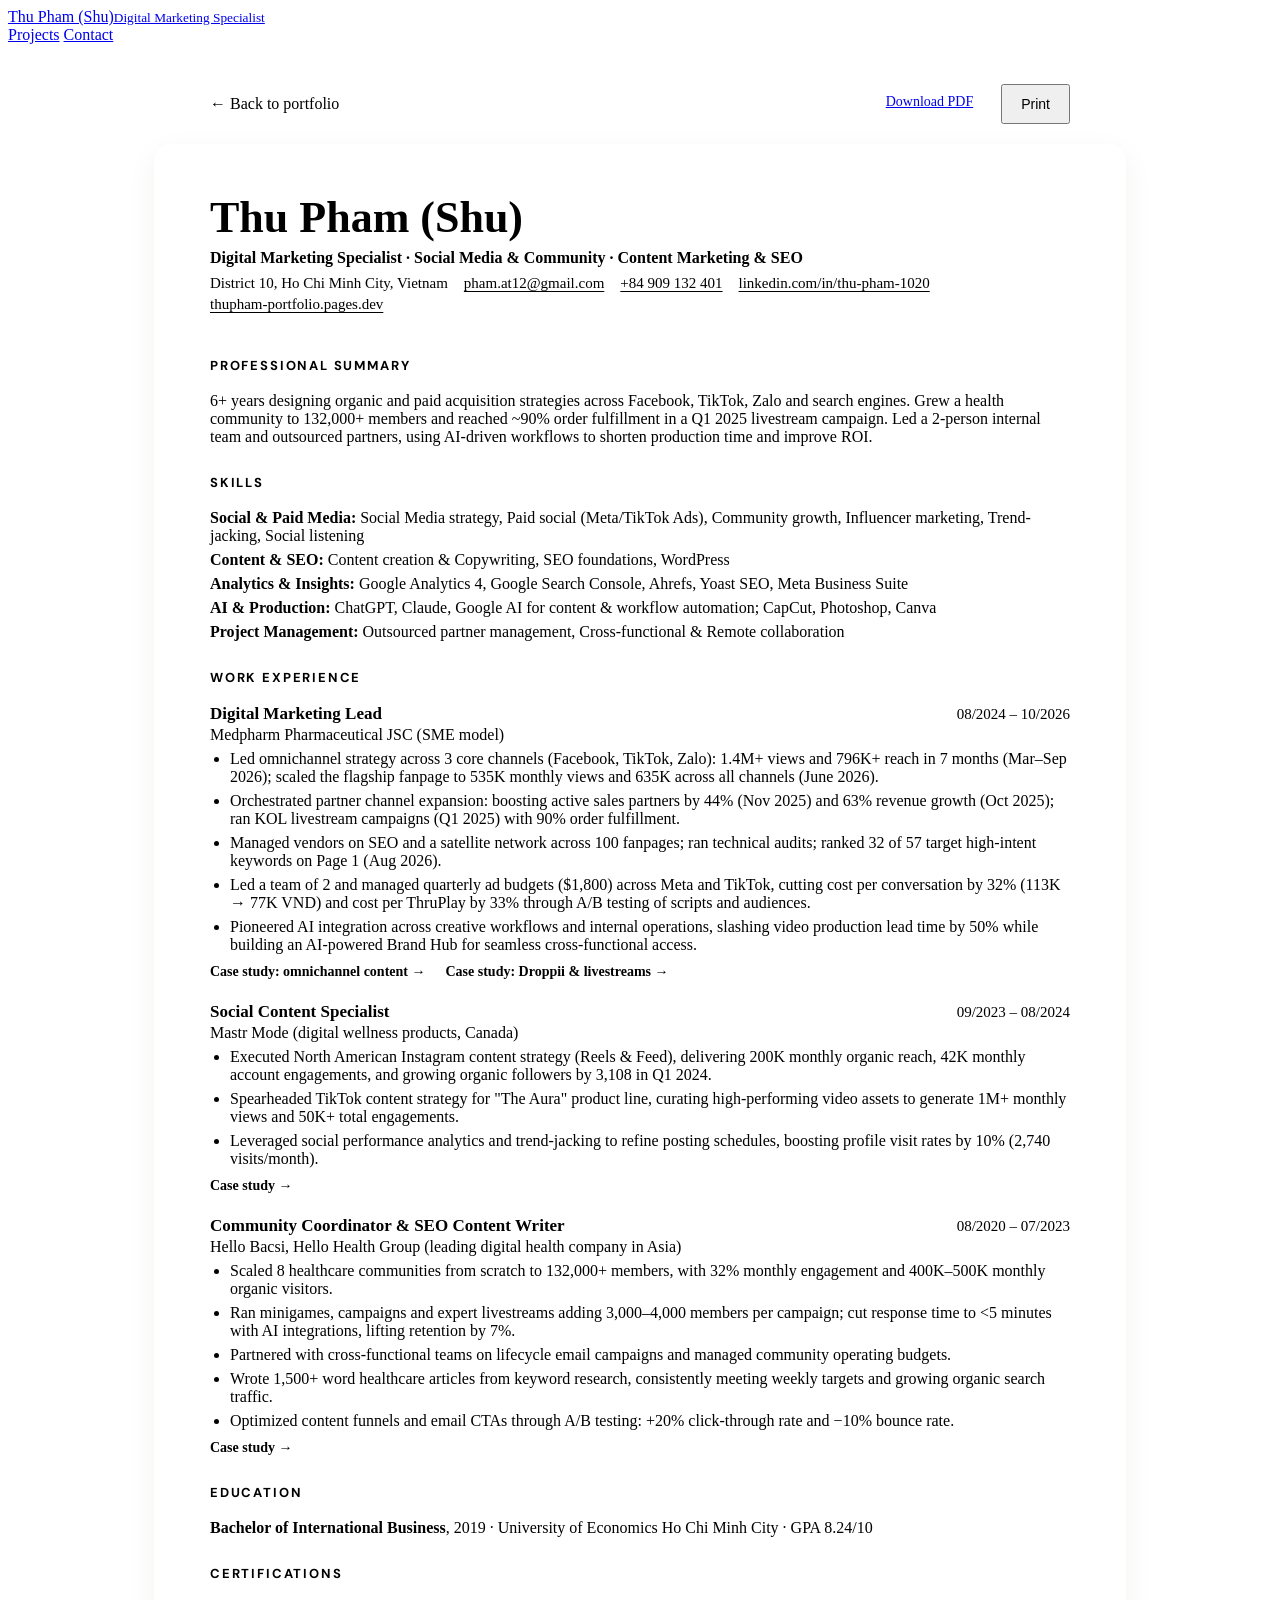
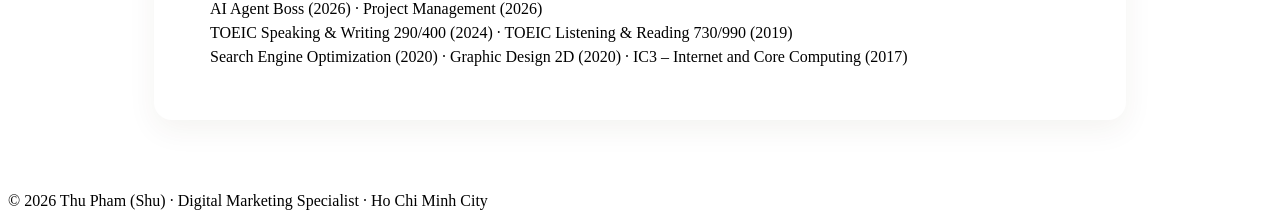
==== cv.html @ bb349aad "Add site pages: home, case study and CV" ====
<!doctype html>
<html lang="en">
<head>
  <meta charset="utf-8">
  <meta name="viewport" content="width=device-width, initial-scale=1">
  <title>CV · Thu Pham (Shu)</title>
  <meta name="description" content="CV of Thu Pham (Shu), Digital Marketing Specialist in Ho Chi Minh City: social media and community, paid social, content marketing and SEO.">
  <meta name="theme-color" content="#4a3418">
  <link rel="canonical" href="https://thupham-portfolio.pages.dev/cv.html">
  <link rel="preconnect" href="https://fonts.googleapis.com">
  <link rel="preconnect" href="https://fonts.gstatic.com" crossorigin>
  <link href="https://fonts.googleapis.com/css2?family=DM+Sans:wght@400;500;700&family=DM+Serif+Display&display=swap" rel="stylesheet">
  <link rel="stylesheet" href="assets/css/style.css?v=213">
  <style>
    .cv-page { padding-top: 40px; padding-bottom: 72px; }
    .cv-bar { display: flex; flex-wrap: wrap; align-items: center; justify-content: space-between; gap: 12px; max-width: 860px; margin: 0 auto 20px; }
    .cv-bar .back { color: var(--brown-soft); text-decoration: none; font-weight: 500; }
    .cv-bar .back:hover { color: var(--orange-deep); }
    .cv-bar .acts { display: flex; gap: 10px; flex-wrap: wrap; }
    .cv-bar .btn { padding: 10px 18px; font-size: 14px; }
    .cv-sheet { max-width: 860px; margin: 0 auto; background: var(--white); border: 1px solid var(--beige); border-radius: 18px; padding: 48px 56px; box-shadow: 0 10px 30px rgba(74, 52, 24, 0.06); }
    .cv-head { border-bottom: 2px solid var(--orange); padding-bottom: 16px; margin-bottom: 8px; }
    .cv-head h1 { font-size: clamp(32px, 5vw, 44px); margin: 0 0 6px; }
    .cv-role { font-weight: 700; margin: 0 0 8px; }
    .cv-contact { display: flex; flex-wrap: wrap; gap: 4px 16px; color: var(--brown-soft); font-size: 15px; margin: 0; padding: 0; list-style: none; }
    .cv-contact a { color: inherit; text-decoration: underline; text-decoration-color: var(--beige); text-underline-offset: 3px; }
    .cv-contact a:hover { color: var(--orange-deep); }
    .cv-sec { margin-top: 28px; padding: 0; }
    .cv-sec h2 { font-family: "DM Sans", sans-serif; font-size: 13px; font-weight: 700; letter-spacing: 0.14em; text-transform: uppercase; color: var(--orange-deep); border-bottom: 1px solid var(--beige); padding-bottom: 6px; margin: 0 0 12px; }
    .cv-sec p { margin: 0 0 6px; }
    .cv-skills p { margin: 0 0 6px; }
    .cv-skills b { color: var(--orange-deep); }
    .cv-job { margin-top: 22px; }
    .cv-job:first-of-type { margin-top: 4px; }
    .cv-job-top { display: flex; justify-content: space-between; align-items: baseline; gap: 6px 16px; flex-wrap: wrap; }
    .cv-job-title { font-weight: 700; font-size: 17px; }
    .cv-date { color: var(--brown-soft); white-space: nowrap; font-size: 15px; }
    .cv-org { color: var(--brown-soft); margin: 2px 0 6px; }
    .cv-job ul { margin: 6px 0 0; padding-left: 20px; }
    .cv-job li { margin-bottom: 6px; }
    .cv-job li::marker { color: var(--orange); }
    .cv-case { display: inline-block; margin-top: 4px; font-size: 14px; font-weight: 700; color: var(--orange-deep); text-decoration: none; }
    .cv-case:hover { text-decoration: underline; }
    .cv-case + .cv-case { margin-left: 16px; }
    @media (max-width: 640px) {
      .cv-page { padding-top: 24px; padding-bottom: 48px; }
      .cv-sheet { padding: 28px 20px; border-radius: 14px; }
      .cv-contact { font-size: 14px; }
    }
    @media print {
      @page { size: A4; margin: 12mm; }
      .nav, .cv-bar, footer, .cv-case { display: none !important; }
      body { background: #fff; color: #2b2116; font-size: 10.5pt; }
      .cv-page { padding: 0; }
      .cv-sheet { border: 0; box-shadow: none; padding: 0; max-width: none; background: #fff; }
      .cv-sec { margin-top: 14px; break-inside: avoid-page; }
      .cv-job { break-inside: avoid; }
    }
  </style>
</head>
<body>

<header class="nav">
  <div class="wrap nav-in">
    <a class="brand" href="index.html#top">Thu Pham (Shu)<small>Digital Marketing Specialist</small></a>
    <nav class="nav-links" aria-label="Main">
      <a href="index.html#work">Projects</a>
      <a class="btn" href="index.html#contact">Contact</a>
    </nav>
  </div>
</header>

<main class="wrap cv-page">
  <div class="cv-bar">
    <a class="back" href="index.html">← Back to portfolio</a>
    <div class="acts">
      <a class="btn ghost" href="assets/cv/CV_Thu_Pham_A4.pdf" download>Download PDF</a>
      <button class="btn" type="button" onclick="window.print()">Print</button>
    </div>
  </div>

  <article class="cv-sheet">
    <header class="cv-head">
      <h1>Thu Pham (Shu)</h1>
      <p class="cv-role">Digital Marketing Specialist · Social Media &amp; Community · Content Marketing &amp; SEO</p>
      <ul class="cv-contact">
        <li>District 10, Ho Chi Minh City, Vietnam</li>
        <li><a href="mailto:pham.at12@gmail.com">pham.at12@gmail.com</a></li>
        <li><a href="tel:+84909132401">+84 909 132 401</a></li>
        <li><a href="https://www.linkedin.com/in/thu-pham-1020" target="_blank" rel="noopener">linkedin.com/in/thu-pham-1020</a></li>
        <li><a href="https://thupham-portfolio.pages.dev">thupham-portfolio.pages.dev</a></li>
      </ul>
    </header>

    <section class="cv-sec">
      <h2>Professional Summary</h2>
      <p>6+ years designing organic and paid acquisition strategies across Facebook, TikTok, Zalo and search engines. Grew a health community to 132,000+ members and reached ~90% order fulfillment in a Q1 2025 livestream campaign. Led a 2-person internal team and outsourced partners, using AI-driven workflows to shorten production time and improve ROI.</p>
    </section>

    <section class="cv-sec cv-skills">
      <h2>Skills</h2>
      <p><b>Social &amp; Paid Media:</b> Social Media strategy, Paid social (Meta/TikTok Ads), Community growth, Influencer marketing, Trend-jacking, Social listening</p>
      <p><b>Content &amp; SEO:</b> Content creation &amp; Copywriting, SEO foundations, WordPress</p>
      <p><b>Analytics &amp; Insights:</b> Google Analytics 4, Google Search Console, Ahrefs, Yoast SEO, Meta Business Suite</p>
      <p><b>AI &amp; Production:</b> ChatGPT, Claude, Google AI for content &amp; workflow automation; CapCut, Photoshop, Canva</p>
      <p><b>Project Management:</b> Outsourced partner management, Cross-functional &amp; Remote collaboration</p>
    </section>

    <section class="cv-sec">
      <h2>Work Experience</h2>

      <div class="cv-job">
        <div class="cv-job-top">
          <span class="cv-job-title">Digital Marketing Lead</span>
          <span class="cv-date">08/2024 – 10/2026</span>
        </div>
        <div class="cv-org">Medpharm Pharmaceutical JSC (SME model)</div>
        <ul>
          <li>Led omnichannel strategy across 3 core channels (Facebook, TikTok, Zalo): 1.4M+ views and 796K+ reach in 7 months (Mar–Sep 2026); scaled the flagship fanpage to 535K monthly views and 635K across all channels (June 2026).</li>
          <li>Orchestrated partner channel expansion: boosting active sales partners by 44% (Nov 2025) and 63% revenue growth (Oct 2025); ran KOL livestream campaigns (Q1 2025) with 90% order fulfillment.</li>
          <li>Managed vendors on SEO and a satellite network across 100 fanpages; ran technical audits; ranked 32 of 57 target high-intent keywords on Page 1 (Aug 2026).</li>
          <li>Led a team of 2 and managed quarterly ad budgets ($1,800) across Meta and TikTok, cutting cost per conversation by 32% (113K → 77K VND) and cost per ThruPlay by 33% through A/B testing of scripts and audiences.</li>
          <li>Pioneered AI integration across creative workflows and internal operations, slashing video production lead time by 50% while building an AI-powered Brand Hub for seamless cross-functional access.</li>
        </ul>
        <a class="cv-case" href="project.html?id=medpharm-social">Case study: omnichannel content →</a>
        <a class="cv-case" href="project.html?id=partner-livestream">Case study: Droppii &amp; livestreams →</a>
      </div>

      <div class="cv-job">
        <div class="cv-job-top">
          <span class="cv-job-title">Social Content Specialist</span>
          <span class="cv-date">09/2023 – 08/2024</span>
        </div>
        <div class="cv-org">Mastr Mode (digital wellness products, Canada)</div>
        <ul>
          <li>Executed North American Instagram content strategy (Reels &amp; Feed), delivering 200K monthly organic reach, 42K monthly account engagements, and growing organic followers by 3,108 in Q1 2024.</li>
          <li>Spearheaded TikTok content strategy for "The Aura" product line, curating high-performing video assets to generate 1M+ monthly views and 50K+ total engagements.</li>
          <li>Leveraged social performance analytics and trend-jacking to refine posting schedules, boosting profile visit rates by 10% (2,740 visits/month).</li>
        </ul>
        <a class="cv-case" href="project.html?id=mastr-mode">Case study →</a>
      </div>

      <div class="cv-job">
        <div class="cv-job-top">
          <span class="cv-job-title">Community Coordinator &amp; SEO Content Writer</span>
          <span class="cv-date">08/2020 – 07/2023</span>
        </div>
        <div class="cv-org">Hello Bacsi, Hello Health Group (leading digital health company in Asia)</div>
        <ul>
          <li>Scaled 8 healthcare communities from scratch to 132,000+ members, with 32% monthly engagement and 400K–500K monthly organic visitors.</li>
          <li>Ran minigames, campaigns and expert livestreams adding 3,000–4,000 members per campaign; cut response time to &lt;5 minutes with AI integrations, lifting retention by 7%.</li>
          <li>Partnered with cross-functional teams on lifecycle email campaigns and managed community operating budgets.</li>
          <li>Wrote 1,500+ word healthcare articles from keyword research, consistently meeting weekly targets and growing organic search traffic.</li>
          <li>Optimized content funnels and email CTAs through A/B testing: +20% click-through rate and −10% bounce rate.</li>
        </ul>
        <a class="cv-case" href="project.html?id=hello-bacsi">Case study →</a>
      </div>
    </section>

    <section class="cv-sec">
      <h2>Education</h2>
      <p><b>Bachelor of International Business</b>, 2019 · University of Economics Ho Chi Minh City · GPA 8.24/10</p>
    </section>

    <section class="cv-sec">
      <h2>Certifications</h2>
      <p>AI Agent Boss (2026) · Project Management (2026)</p>
      <p>TOEIC Speaking &amp; Writing 290/400 (2024) · TOEIC Listening &amp; Reading 730/990 (2019)</p>
      <p>Search Engine Optimization (2020) · Graphic Design 2D (2020) · IC3 – Internet and Core Computing (2017)</p>
    </section>
  </article>
</main>

<footer>
  <div class="wrap">© 2026 Thu Pham (Shu) · Digital Marketing Specialist · Ho Chi Minh City</div>
</footer>

</body>
</html>
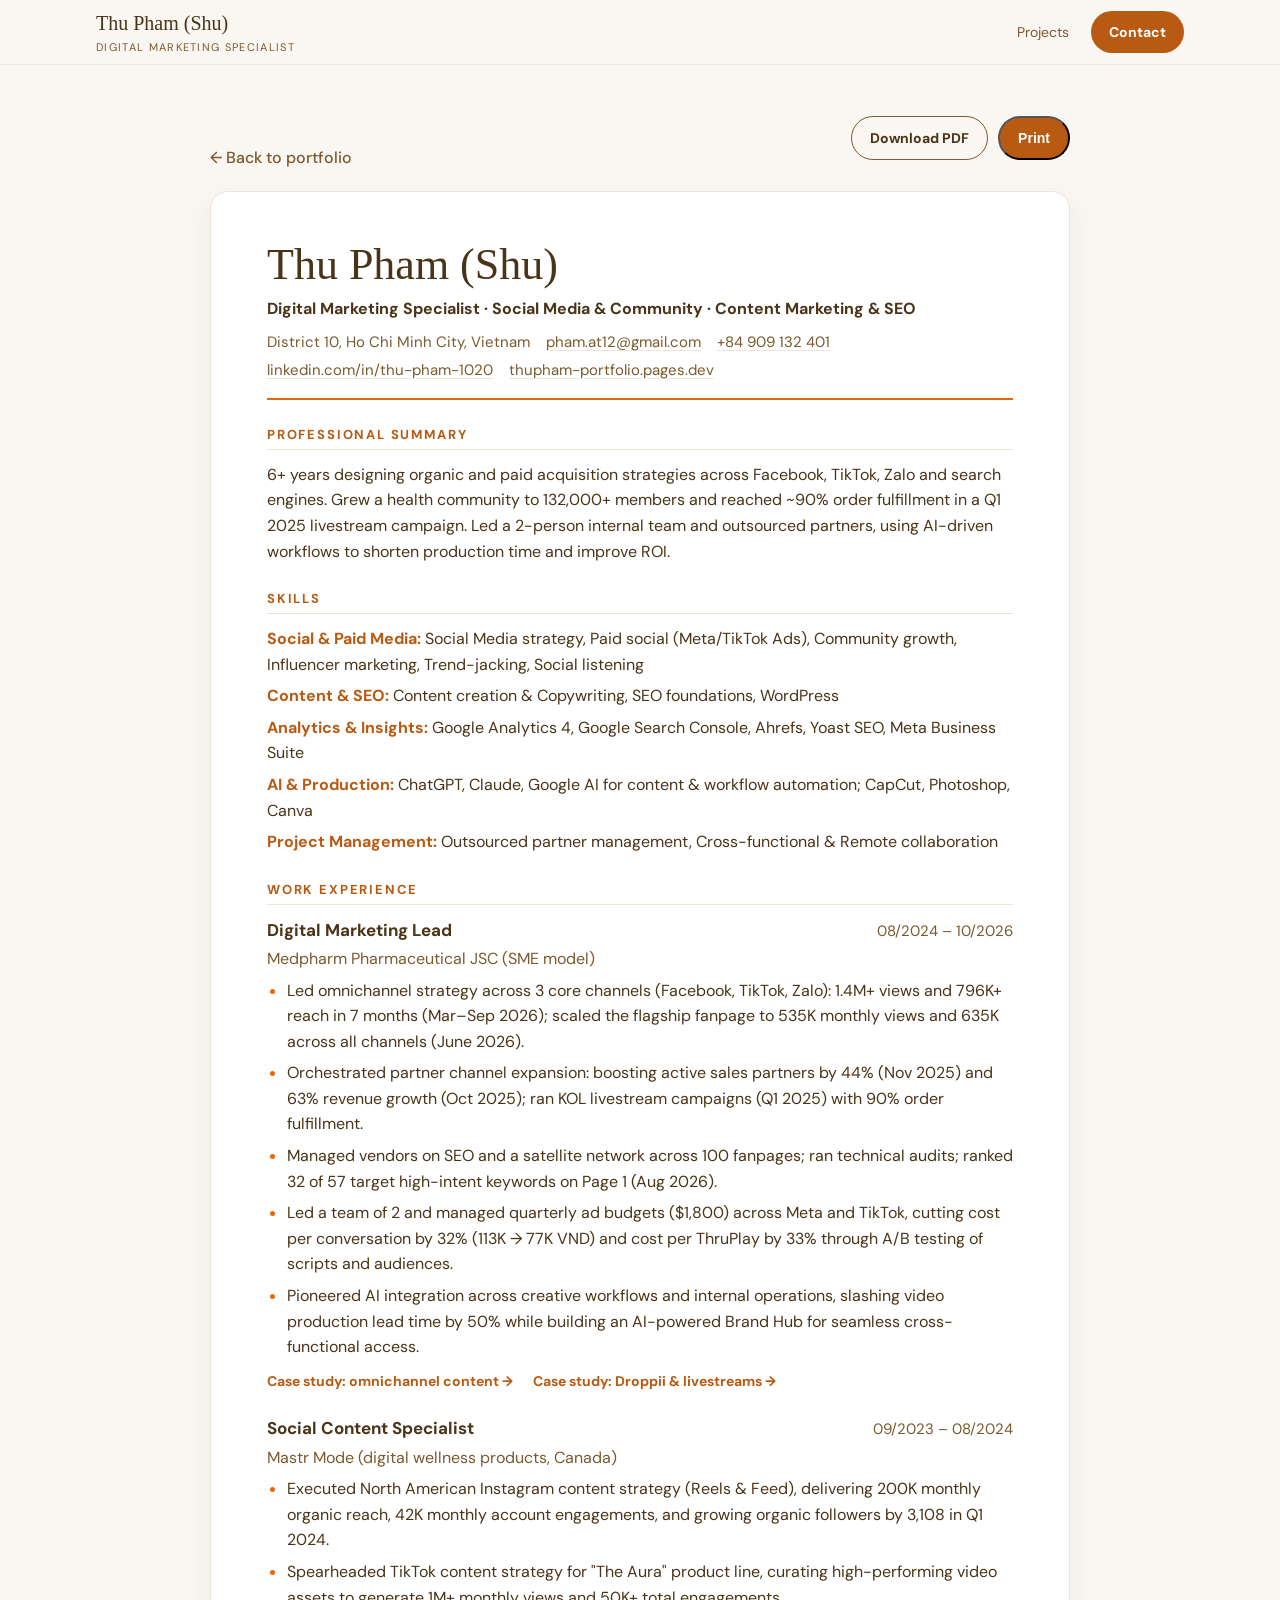
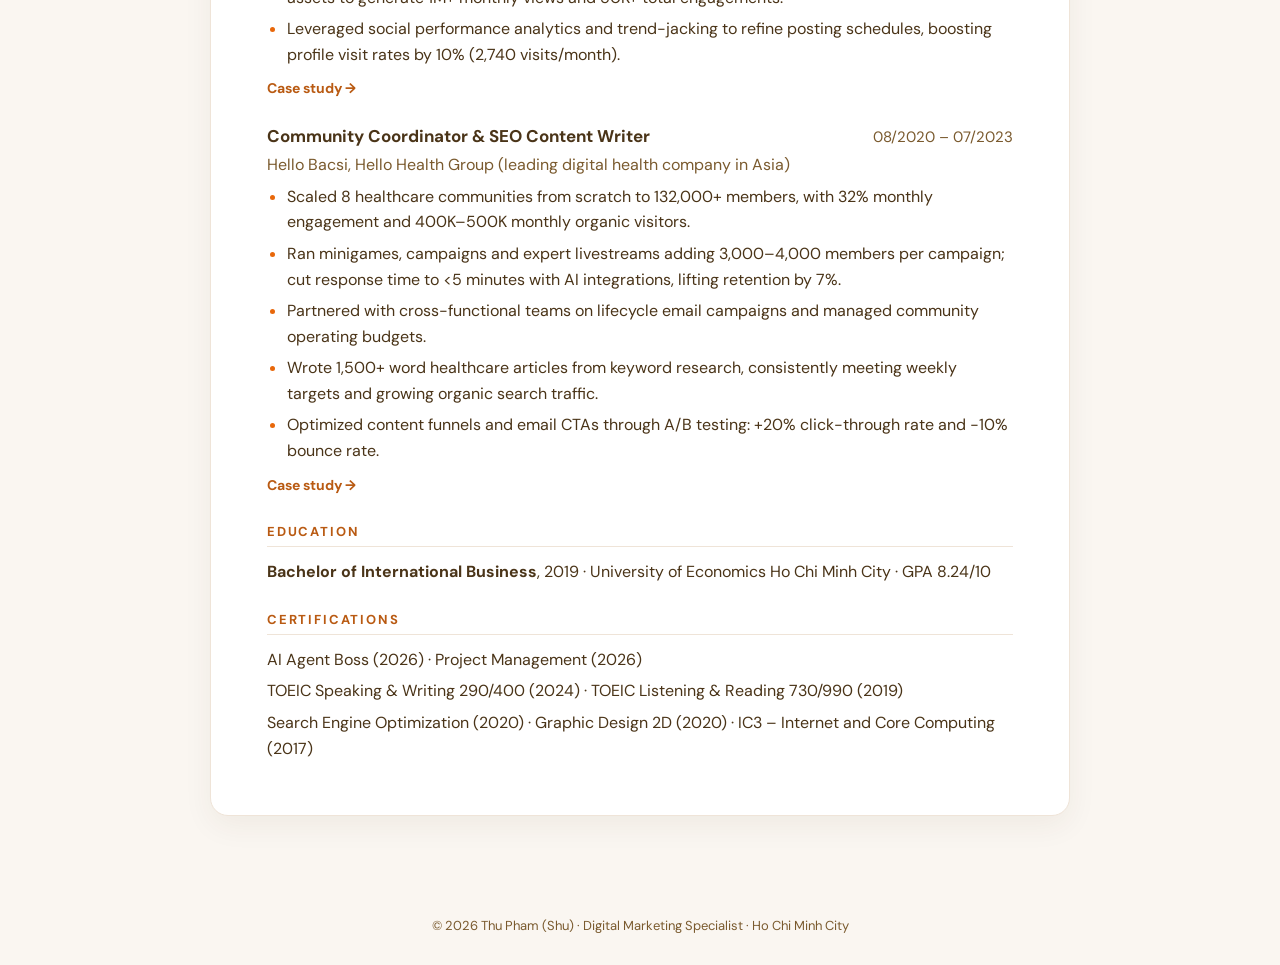
==== commit 865029ea: "Use the About section as the link preview image" ====
--- a/cv.html
+++ b/cv.html
@@ -6,6 +6,12 @@
   <title>CV · Thu Pham (Shu)</title>
   <meta name="description" content="CV of Thu Pham (Shu), Digital Marketing Specialist in Ho Chi Minh City: social media and community, paid social, content marketing and SEO.">
   <meta name="theme-color" content="#4a3418">
+  <meta property="og:title" content="CV · Thu Pham (Shu)">
+  <meta property="og:type" content="website">
+  <meta property="og:image" content="https://thupham-portfolio.pages.dev/assets/img/og-cover.jpg">
+  <meta property="og:image:width" content="1200">
+  <meta property="og:image:height" content="630">
+  <meta name="twitter:card" content="summary_large_image">
   <link rel="canonical" href="https://thupham-portfolio.pages.dev/cv.html">
   <link rel="preconnect" href="https://fonts.googleapis.com">
   <link rel="preconnect" href="https://fonts.gstatic.com" crossorigin>
--- a/assets/css/style.css
+++ b/assets/css/style.css
@@ -0,0 +1,681 @@
+/* Draft – tokens taken from the current site (index.html) */
+:root {
+  --brown: #4a3418;
+  --brown-soft: #7a5a2e;
+  --orange: #e8670a;
+  --orange-deep: #b95a12;
+  --beige: #efe4d8;
+  --bg: #faf6f1;
+  --white: #ffffff;
+  --radius: 14px;
+  --ease: cubic-bezier(0.22, 1, 0.36, 1);
+}
+@media (prefers-color-scheme: dark) {
+  :root:not([data-theme="light"]) { --brown: #f3e9dc; --brown-soft: #d9c6ac; --bg: #1f160b; --beige: #3a2c18; --white: #2a1f10; }
+}
+:root[data-theme="dark"] { --brown: #f3e9dc; --brown-soft: #d9c6ac; --bg: #1f160b; --beige: #3a2c18; --white: #2a1f10; }
+
+* { box-sizing: border-box; }
+html { scroll-behavior: smooth; }
+body { margin: 0; background: var(--bg); color: var(--brown); font-family: "DM Sans", system-ui, -apple-system, sans-serif; line-height: 1.6; }
+img { max-width: 100%; height: auto; display: block; }
+a { color: inherit; }
+h1, h2, h3 { font-family: "DM Serif Display", serif; font-weight: 400; line-height: 1.15; margin: 0 0 12px; }
+p { margin: 0 0 14px; }
+.wrap { max-width: 1120px; margin: 0 auto; padding: 0 16px; }
+section { padding: 88px 0; }
+.eyebrow { font-size: 12px; letter-spacing: 0.14em; text-transform: uppercase; color: var(--orange-deep); font-weight: 700; margin-bottom: 10px; }
+.lead { font-size: 18px; color: var(--brown-soft); max-width: 680px; }
+.muted { color: var(--brown-soft); }
+
+/* Buttons */
+.btn { display: inline-block; padding: 14px 24px; border-radius: 999px; font-weight: 700; text-decoration: none; background: var(--orange-deep); color: #fff; transition: transform 0.3s var(--ease), background 0.3s; }
+.btn:hover { transform: translateY(-2px); background: var(--orange); }
+.btn.ghost { background: transparent; color: var(--brown); border: 1.5px solid var(--brown-soft); }
+.btn.ghost:hover { background: var(--beige); }
+
+/* Nav */
+.nav { position: sticky; top: 0; z-index: 20; background: color-mix(in srgb, var(--bg) 92%, transparent); backdrop-filter: blur(8px); border-bottom: 1px solid var(--beige); }
+.nav-in { display: flex; align-items: center; justify-content: space-between; height: 64px; }
+.brand { font-family: "DM Serif Display", serif; font-size: 20px; text-decoration: none; }
+.brand small { display: block; font-family: "DM Sans", sans-serif; font-size: 11px; letter-spacing: 0.12em; text-transform: uppercase; color: var(--brown-soft); }
+.nav-links { display: flex; gap: 22px; align-items: center; }
+.nav-links a { text-decoration: none; font-size: 14px; color: var(--brown-soft); }
+.nav-links a:hover, .nav-links a.active { color: var(--orange-deep); }
+.nav-links a.btn, .nav-links a.btn:hover { color: #fff; padding: 10px 18px; }
+.progress { position: absolute; left: 0; bottom: -1px; height: 2px; width: 100%; background: var(--orange); transform-origin: 0 50%; transform: scaleX(0); }
+
+/* Hero */
+.hero { padding: 72px 0 64px; }
+.hero-grid { display: grid; gap: 56px; align-items: center; grid-template-columns: 1.1fr 0.9fr; }
+.hero-photo { position: relative; width: min(340px, 100%); aspect-ratio: 1; margin: 0 auto; justify-self: center; }
+.hero-photo img { position: relative; z-index: 1; width: 100%; height: 100%; object-fit: cover; object-position: 50% 20%; border-radius: 50%; border: 6px solid var(--white); box-shadow: 0 18px 50px rgba(74, 52, 24, 0.18); }
+.deco { position: absolute; z-index: 0; pointer-events: none; }
+.deco-blob { inset: 24px -22px -22px 24px; border-radius: 50%; background: var(--beige); }
+.deco-ring { inset: -22px 22px 22px -22px; border: 2px solid var(--orange); border-radius: 50%; opacity: 0.55; }
+.deco-dots { width: 104px; height: 104px; right: -26px; top: -18px; background-image: radial-gradient(var(--orange-deep) 1.6px, transparent 1.6px); background-size: 14px 14px; opacity: 0.45; }
+.float-tag { position: absolute; z-index: 2; left: -18px; bottom: 34px; display: inline-flex; align-items: center; gap: 8px; background: var(--white); color: var(--brown); font-size: 13px; font-weight: 500; padding: 10px 16px; border-radius: 999px; box-shadow: 0 10px 28px rgba(74, 52, 24, 0.14); }
+.float-tag i { width: 8px; height: 8px; border-radius: 50%; background: var(--orange); }
+.stats-row { display: grid; grid-template-columns: repeat(4, 1fr); margin-top: 64px; border-top: 1px solid var(--beige); border-bottom: 1px solid var(--beige); }
+.stats-row .stat { padding: 26px 22px; border-right: 1px solid var(--beige); }
+.stats-row .stat:first-child { padding-left: 0; }
+.stats-row .stat:last-child { border-right: 0; }
+.stats-row .num { font-size: 40px; }
+.badge { display: inline-flex; align-items: center; gap: 8px; font-size: 13px; padding: 6px 14px; border-radius: 999px; background: var(--beige); color: var(--brown); margin-bottom: 22px; }
+.badge::before { content: ""; width: 8px; height: 8px; border-radius: 50%; background: #2e9d5b; }
+.hero h1 { font-size: clamp(44px, 7vw, 76px); margin-bottom: 8px; }
+.hero .title { font-size: 15px; color: var(--orange-deep); font-weight: 600; margin-bottom: 18px; }
+.hero .headline { font-family: "DM Serif Display", serif; font-size: clamp(24px, 3vw, 32px); line-height: 1.25; margin-bottom: 16px; }
+.hero .hero-contact { font-size: 15px; color: var(--brown-soft); margin: 0 0 4px; }
+.hero .hero-contact a { color: var(--brown); text-decoration: none; border-bottom: 1px solid var(--beige); }
+.hero .actions { display: flex; flex-wrap: wrap; gap: 12px; margin-top: 26px; }
+.hero-card { background: var(--white); border-radius: var(--radius); padding: 28px; box-shadow: 0 10px 40px rgba(74, 52, 24, 0.08); }
+.hero-card .stat { padding: 16px 0; border-bottom: 1px solid var(--beige); }
+.hero-card .stat:last-child { border-bottom: 0; }
+.stat .num { font-family: "DM Serif Display", serif; font-size: 40px; color: var(--orange-deep); line-height: 1; }
+.stat .lbl { font-weight: 700; font-size: 15px; margin-top: 4px; }
+.stat .note { font-size: 13px; color: var(--brown-soft); }
+
+/* Sections */
+.bg-beige { background: var(--beige); }
+.two-col { display: grid; gap: 40px; grid-template-columns: 1.1fr 1fr; align-items: start; }
+.about-grid { display: grid; gap: 56px; grid-template-columns: 320px 1fr; align-items: start; }
+.about-photo { margin: 0; position: sticky; top: 96px; }
+.about-photo img { width: 100%; aspect-ratio: 3 / 4; object-fit: cover; object-position: 50% 20%; border-radius: var(--radius); box-shadow: 0 14px 40px rgba(74, 52, 24, 0.14); }
+.chips { display: flex; flex-wrap: wrap; gap: 8px; margin-top: 16px; }
+.chip { font-size: 13px; padding: 6px 12px; border-radius: 999px; background: var(--white); border: 1px solid var(--beige); color: var(--brown); }
+
+/* Expertise */
+.grid-4 { display: grid; gap: 18px; grid-template-columns: repeat(4, 1fr); margin-top: 36px; }
+.card { background: var(--white); border-radius: var(--radius); padding: 26px; transition: transform 0.35s var(--ease), box-shadow 0.35s var(--ease); }
+.card:hover { transform: translateY(-4px); box-shadow: 0 16px 36px rgba(74, 52, 24, 0.1); }
+.card .no { font-family: "DM Serif Display", serif; color: var(--orange); font-size: 28px; }
+.card h3 { font-size: 22px; margin: 8px 0 10px; }
+.card ul { margin: 14px 0 0; padding: 0; list-style: none; font-size: 14px; color: var(--brown-soft); }
+.card li { padding: 4px 0; border-top: 1px dashed var(--beige); }
+
+/* Journey */
+.timeline { position: relative; margin-top: 36px; padding-left: 26px; }
+.timeline::before { content: ""; position: absolute; left: 6px; top: 6px; bottom: 6px; width: 2px; background: var(--beige); }
+.job { position: relative; background: var(--white); border-radius: var(--radius); padding: 26px 28px; margin-bottom: 22px; }
+.job::before { content: ""; position: absolute; left: -26px; top: 32px; width: 14px; height: 14px; border-radius: 50%; background: var(--orange); border: 3px solid var(--bg); }
+.job .period { font-size: 13px; color: var(--orange-deep); font-weight: 700; }
+.job h3 { font-size: 24px; margin: 6px 0 2px; }
+.job .co { color: var(--brown-soft); font-size: 15px; margin-bottom: 14px; }
+.job .kpis { display: grid; gap: 12px; grid-template-columns: repeat(3, 1fr); margin: 18px 0; }
+.job .kpi { background: var(--bg); border-radius: 10px; padding: 12px; }
+.job .kpi .v { font-family: "DM Serif Display", serif; font-size: 26px; color: var(--orange-deep); }
+.job .kpi .l { font-size: 12px; color: var(--brown-soft); }
+.job ul { margin: 0; padding-left: 18px; font-size: 15px; }
+.job li { margin-bottom: 6px; }
+
+/* Work */
+.work-grid { display: grid; gap: 22px; grid-template-columns: repeat(2, 1fr); margin-top: 36px; }
+.work { display: flex; flex-direction: column; text-decoration: none; background: var(--white); border-radius: var(--radius); overflow: hidden; transition: transform 0.35s var(--ease), box-shadow 0.35s var(--ease); }
+.work:hover { transform: translateY(-4px); box-shadow: 0 16px 36px rgba(74, 52, 24, 0.12); }
+.work .thumb { aspect-ratio: 16 / 9; background: var(--beige); display: flex; align-items: center; justify-content: center; color: var(--brown-soft); font-size: 13px; overflow: hidden; }
+.work .thumb img { width: 100%; height: 100%; object-fit: cover; object-position: top; }
+.work .body { padding: 22px 24px 26px; }
+.work .no { color: var(--orange); font-family: "DM Serif Display", serif; font-size: 22px; }
+.work h3 { font-size: 22px; margin: 6px 0 8px; }
+.work .tags { display: flex; flex-wrap: wrap; gap: 6px; margin-top: 12px; }
+.work .cta { display: inline-block; margin-top: 14px; color: var(--orange-deep); font-weight: 700; font-size: 14px; }
+
+/* Project card: image with category and number, meta, title, tags, metrics */
+.work .thumb { position: relative; aspect-ratio: 16 / 10; }
+.thumb-empty { position: absolute; inset: 0; display: flex; align-items: center; justify-content: center; }
+.work .cat { position: absolute; top: 14px; right: 14px; z-index: 1; background: var(--white); color: var(--brown); font-size: 11px; font-weight: 700; letter-spacing: 0.08em; padding: 6px 12px; border-radius: 999px; }
+.work .big-no { position: absolute; right: 14px; bottom: 4px; z-index: 1; font-family: "DM Serif Display", serif; font-size: 64px; line-height: 1; color: #fff; text-shadow: 0 2px 16px rgba(0, 0, 0, 0.25); }
+.work .meta { display: flex; flex-wrap: wrap; gap: 4px 14px; font-size: 13px; color: var(--brown-soft); margin-bottom: 10px; }
+.work .metrics { display: grid; grid-template-columns: repeat(3, 1fr); gap: 14px; margin: 16px 0 6px; padding-top: 14px; border-top: 1px solid var(--beige); }
+.work .metrics .v { font-family: "DM Serif Display", serif; font-size: 26px; line-height: 1.1; color: var(--orange-deep); }
+.work .metrics .l { font-size: 12px; color: var(--brown-soft); line-height: 1.35; margin-top: 4px; }
+
+.brief { margin-top: 14px; font-size: 15px; color: var(--brown-soft); }
+
+/* Process */
+.steps { display: grid; gap: 18px; grid-template-columns: repeat(4, 1fr); margin-top: 36px; }
+.step { border-top: 3px solid var(--orange); padding-top: 16px; }
+.step .n { font-size: 12px; font-weight: 700; color: var(--orange-deep); letter-spacing: 0.12em; }
+.step h3 { font-size: 22px; margin: 6px 0; }
+
+/* Tools / education */
+.tools { display: grid; gap: 18px; grid-template-columns: repeat(4, 1fr); margin-top: 28px; }
+.tools h4 { font-size: 14px; margin: 0 0 8px; color: var(--orange-deep); text-transform: uppercase; letter-spacing: 0.08em; }
+.tools p { font-size: 15px; margin: 0; }
+.edu { display: grid; gap: 32px; grid-template-columns: 1fr 1fr 1fr; margin-top: 28px; }
+.edu h4 { font-size: 14px; margin: 0 0 10px; color: var(--orange-deep); text-transform: uppercase; letter-spacing: 0.08em; }
+.edu li { list-style: none; padding: 6px 0; border-bottom: 1px solid var(--beige); font-size: 15px; }
+.edu ul { margin: 0; padding: 0; }
+
+/* Contact */
+.contact { background: var(--brown); color: var(--bg); }
+.contact h2 { font-size: clamp(34px, 5vw, 52px); }
+.contact .muted { color: #d9c6ac; }
+.contact .btn { background: var(--orange); }
+.contact .btn:hover { background: #fff; color: var(--brown); }
+.contact-links { display: flex; flex-wrap: wrap; gap: 24px; margin-top: 28px; font-size: 16px; }
+.contact-links a { color: #fff; }
+footer { padding: 28px 0; font-size: 13px; color: var(--brown-soft); text-align: center; }
+
+/* Project page */
+.crumb { font-size: 14px; margin: 28px 0 8px; }
+.crumb a { color: var(--brown-soft); }
+.proj-hero h1 { font-size: clamp(36px, 5vw, 56px); }
+.proj-hero .tags { display: flex; flex-wrap: wrap; gap: 8px; margin: 14px 0 0; }
+.proj-body { display: grid; gap: 40px; grid-template-columns: 1fr 1fr; margin-top: 40px; }
+.proj-body h3 { font-size: 26px; }
+.proj-body ul { padding-left: 18px; }
+.proj-body li { margin-bottom: 8px; }
+.results { display: grid; gap: 14px; grid-template-columns: repeat(2, 1fr); margin-top: 16px; }
+.results .r { background: var(--white); border-radius: var(--radius); padding: 18px; }
+.results .v { font-family: "DM Serif Display", serif; font-size: 32px; color: var(--orange-deep); line-height: 1; }
+.results .l { font-size: 13px; color: var(--brown-soft); margin-top: 6px; }
+.gallery { display: grid; gap: 18px; grid-template-columns: repeat(2, 1fr); margin-top: 16px; }
+.gallery figure { margin: 0; background: var(--white); border-radius: var(--radius); overflow: hidden; }
+.gallery img { width: 100%; height: auto; }
+.gallery figcaption { padding: 12px 14px; font-size: 14px; display: flex; justify-content: space-between; gap: 10px; align-items: center; }
+.gallery figcaption a { color: var(--orange-deep); font-weight: 700; text-decoration: none; white-space: nowrap; }
+.pending { border: 1.5px dashed var(--brown-soft); border-radius: var(--radius); padding: 22px; color: var(--brown-soft); font-size: 14px; }
+.pending b { color: var(--orange-deep); }
+.back { display: inline-block; margin: 40px 0 0; }
+
+/* Case study layout */
+.facts { display: grid; gap: 14px; grid-template-columns: repeat(3, 1fr); margin-top: 26px; }
+.facts div { background: var(--white); border-radius: 10px; padding: 14px 16px; font-size: 15px; }
+.facts span { display: block; font-size: 11px; letter-spacing: 0.1em; text-transform: uppercase; color: var(--orange-deep); font-weight: 700; margin-bottom: 4px; }
+.cs { padding: 44px 0 8px; border-top: 1px solid var(--beige); margin-top: 36px; }
+.cs h2 { font-size: 30px; display: flex; align-items: baseline; gap: 14px; }
+.cs-no { font-family: "DM Sans", sans-serif; font-size: 13px; font-weight: 700; color: var(--orange-deep); letter-spacing: 0.1em; }
+.bullets { padding-left: 20px; }
+.bullets li { margin-bottom: 8px; }
+.insight { margin: 0; padding: 22px 26px; border-left: 4px solid var(--orange); background: var(--white); border-radius: 0 var(--radius) var(--radius) 0; font-family: "DM Serif Display", serif; font-size: 22px; line-height: 1.35; }
+.timeline-3 { display: grid; gap: 18px; grid-template-columns: repeat(3, 1fr); }
+.tl { background: var(--white); border-radius: var(--radius); padding: 18px; }
+.tl .when { font-weight: 700; color: var(--orange-deep); margin-bottom: 6px; }
+.tl p { margin: 0; font-size: 15px; color: var(--brown-soft); }
+.table-wrap { overflow-x: auto; margin-top: 22px; }
+.kpi-table { width: 100%; border-collapse: collapse; background: var(--white); border-radius: var(--radius); overflow: hidden; font-size: 15px; }
+.kpi-table th, .kpi-table td { padding: 12px 14px; text-align: left; border-bottom: 1px solid var(--beige); }
+.kpi-table th { font-size: 12px; text-transform: uppercase; letter-spacing: 0.08em; color: var(--brown-soft); }
+.note-small { font-size: 13px; color: var(--brown-soft); margin-top: 10px; }
+.learn { padding-left: 22px; }
+.learn li { margin-bottom: 10px; }
+.next-card { display: block; margin-top: 48px; padding: 26px 28px; background: var(--brown); color: var(--bg); border-radius: var(--radius); text-decoration: none; }
+.next-card span { display: block; font-size: 12px; letter-spacing: 0.12em; text-transform: uppercase; color: #d9c6ac; }
+.next-card strong { font-family: "DM Serif Display", serif; font-weight: 400; font-size: 24px; }
+
+/* Reveal on scroll (only when JS runs and motion is allowed) */
+.js .reveal { opacity: 0; transform: translateY(18px); transition: opacity 0.7s var(--ease), transform 0.7s var(--ease); }
+.js .reveal.in { opacity: 1; transform: none; }
+
+/* Responsive */
+@media (max-width: 920px) {
+  .hero-grid, .two-col, .proj-body, .about-grid { grid-template-columns: 1fr; }
+  .hero-photo { max-width: 420px; }
+  .stats-row { grid-template-columns: repeat(2, 1fr); }
+  .stats-row .stat { padding: 20px 16px; border-right: 0; }
+  .stats-row .stat:nth-child(odd) { padding-left: 0; border-right: 1px solid var(--beige); }
+  .grid-4, .steps, .tools { grid-template-columns: repeat(2, 1fr); }
+  .edu { grid-template-columns: 1fr; }
+  .nav-in { flex-wrap: wrap; height: auto; padding: 12px 16px; row-gap: 10px; }
+  .nav-links { width: 100%; justify-content: flex-start; gap: 18px; overflow-x: auto; scrollbar-width: none; }
+  .nav-links::-webkit-scrollbar { display: none; }
+  .nav-links a { white-space: nowrap; font-size: 13px; }
+}
+@media (max-width: 600px) {
+  section { padding: 64px 0; }
+  .grid-4, .steps, .tools, .work-grid, .gallery, .results { grid-template-columns: 1fr; }
+  .job .kpis { grid-template-columns: 1fr; }
+  .hero { padding-top: 40px; }
+  .facts, .timeline-3 { grid-template-columns: 1fr; }
+  .cs h2 { font-size: 26px; }
+  .insight { font-size: 19px; padding: 18px 20px; }
+}
+@media (prefers-reduced-motion: reduce) {
+  html { scroll-behavior: auto; }
+  *, *::before, *::after { transition: none !important; animation: none !important; }
+  .js .reveal { opacity: 1; transform: none; }
+}
+
+.proj-cover { display: block; width: 100%; max-width: 620px; aspect-ratio: 16 / 10; object-fit: cover; border-radius: var(--radius); margin: 8px 0 28px; box-shadow: 0 14px 40px rgba(74, 52, 24, 0.14); }
+
+/* Project visuals: clickable to enlarge, separate link button */
+.gallery .zoom { display: block; width: 100%; padding: 0; border: 0; background: none; cursor: zoom-in; }
+.gallery .zoom img { width: 100%; height: auto; transition: transform 0.35s var(--ease); }
+.gallery .zoom:hover img { transform: scale(1.01); }
+.gallery figure { display: flex; flex-direction: column; }
+.gallery figcaption { display: block; padding: 12px 14px 4px; font-size: 14px; }
+.visit-btn { display: inline-block; align-self: flex-start; margin: 8px 14px 14px; padding: 10px 18px; border-radius: 999px; background: var(--orange-deep); color: #fff; font-size: 14px; font-weight: 700; text-decoration: none; }
+.visit-btn:hover { background: var(--orange); }
+.lightbox { position: fixed; inset: 0; z-index: 100; display: flex; align-items: center; justify-content: center; padding: 20px; background: rgba(20, 12, 4, 0.88); cursor: zoom-out; }
+.lightbox img { max-width: 100%; max-height: 100%; border-radius: 10px; }
+
+/* Visual cards: data, text and buttons */
+.visuals { display: grid; gap: 20px; grid-template-columns: 1fr 1fr; margin-top: 16px; }
+.visual-card { background: var(--white); border-radius: var(--radius); padding: 24px; display: flex; flex-direction: column; }
+.visual-card h3 { font-size: 22px; margin-bottom: 4px; }
+.visual-card .vnote { font-size: 13px; color: var(--brown-soft); margin-bottom: 16px; }
+.v-stats { display: grid; grid-template-columns: 1fr 1fr; gap: 14px; }
+.v-stat .v { font-family: "DM Serif Display", serif; font-size: 26px; line-height: 1.1; color: var(--orange-deep); }
+.v-stat .l { font-size: 12px; color: var(--brown-soft); line-height: 1.35; margin-top: 4px; }
+.v-list { list-style: none; padding: 0; margin: 16px 0 0; border-top: 1px solid var(--beige); }
+.v-list .vt { font-size: 12px; font-weight: 700; letter-spacing: 0.08em; text-transform: uppercase; color: var(--orange-deep); padding: 12px 0 4px; }
+.v-list li { display: flex; justify-content: space-between; align-items: baseline; gap: 12px; padding: 9px 0; border-bottom: 1px dashed var(--beige); font-size: 14px; }
+.v-list li a { color: var(--brown); text-decoration: none; }
+.v-list li a:hover { color: var(--orange-deep); text-decoration: underline; }
+.v-list .vm { color: var(--brown-soft); white-space: nowrap; font-size: 13px; }
+.visual-card .visit-btn { margin: 18px 0 0; align-self: flex-start; }
+@media (max-width: 600px) { .visuals { grid-template-columns: 1fr; } }
+
+.v-imgs { display: grid; gap: 10px; grid-template-columns: repeat(auto-fit, minmax(120px, 1fr)); margin-bottom: 16px; align-items: start; }
+.v-imgs.four { grid-template-columns: repeat(4, 1fr); }
+.v-imgs .zoom { display: block; padding: 0; border: 0; background: none; cursor: zoom-in; }
+.v-imgs img { width: 100%; height: auto; border-radius: 10px; transition: transform 0.35s var(--ease); }
+.v-imgs .zoom:hover img { transform: scale(1.02); }
+@media (max-width: 600px) { .v-imgs.four { grid-template-columns: repeat(2, 1fr); } }
+
+.v-imgs > .zoom:only-child { max-width: 170px; margin: 0 auto; }
+
+.v-imgs.three { grid-template-columns: repeat(3, 1fr); margin: 16px 0 0; }
+.v-imgs.three img { border-radius: 8px; }
+@media (max-width: 600px) { .v-imgs.three { grid-template-columns: repeat(2, 1fr); } }
+
+/* Other projects: blurred cover backgrounds */
+.next-head { margin-top: 56px; font-size: 26px; }
+.next-grid { display: grid; gap: 16px; grid-template-columns: repeat(3, 1fr); margin-top: 16px; }
+.next-grid .next-card { position: relative; isolation: isolate; overflow: hidden; display: flex; flex-direction: column; justify-content: flex-end; min-height: 230px; margin: 0; padding: 22px; background: var(--brown); color: #fff; }
+.next-grid .bgimg { position: absolute; inset: -14px; z-index: -2; background-size: cover; background-position: center; filter: blur(2px); }
+.next-grid .next-card::after { content: ""; position: absolute; inset: 0; z-index: -1; background: linear-gradient(rgba(20, 12, 4, 0.1) 0%, rgba(20, 12, 4, 0.45) 45%, rgba(20, 12, 4, 0.9) 100%); }
+.next-grid .next-card span { color: #fff; font-size: 13px; letter-spacing: 0.12em; text-transform: uppercase; }
+.next-grid .next-card strong { font-size: 22px; font-weight: 700; line-height: 1.3; margin-top: 6px; }
+.next-grid .next-card:hover { transform: translateY(-3px); transition: transform 0.35s var(--ease); }
+@media (max-width: 760px) { .next-grid { grid-template-columns: 1fr; } }
+
+/* Featured project inside a case study */
+.featured { margin: 32px 0 8px; padding: 26px 0 0; border-top: 1px solid var(--beige); }
+.featured h3 { font-family: "DM Serif Display", serif; font-size: 24px; font-weight: 400; color: var(--brown); margin: 0 0 10px; }
+.featured .lead { margin-bottom: 8px; }
+.featured .sponsor { margin: 0 0 6px; color: var(--brown-soft); font-size: 15px; }
+.res-h { font-family: "DM Sans", sans-serif; font-size: 14px; font-weight: 700; letter-spacing: 0.04em; text-transform: uppercase; color: var(--brown-soft); margin: 22px 0 10px; }
+
+.feat-fig { margin: 18px 0 20px; max-width: 520px; }
+.feat-fig button { display: block; width: 100%; padding: 0; border: 0; background: none; cursor: zoom-in; }
+.feat-fig img { display: block; width: 100%; height: auto; border-radius: var(--radius); box-shadow: 0 14px 40px rgba(74, 52, 24, 0.14); }
+
+/* Overview with cover image and key numbers side by side */
+.ov-grid { display: grid; grid-template-columns: 1fr 1fr; gap: 28px; align-items: center; margin-top: 22px; }
+.ov-cover { display: block; width: 100%; height: auto; aspect-ratio: 16 / 10; object-fit: cover; border-radius: var(--radius); box-shadow: 0 14px 40px rgba(74, 52, 24, 0.14); }
+.ov-grid .results { grid-template-columns: 1fr 1fr; margin: 0; }
+@media (max-width: 600px) { .ov-grid { grid-template-columns: 1fr; } }
+
+/* Recreated Canva text inside Visuals cards */
+.visual-card .vlines p { margin: 0 0 8px; font-size: 15px; }
+.visual-card .vlinks { display: flex; flex-wrap: wrap; gap: 8px; margin: 14px 0 0; }
+.visual-card .vlinks .visit-btn { margin: 0; }
+
+/* Featured project: text and spotlight image side by side */
+.feat-grid { display: grid; grid-template-columns: 1fr 1fr; gap: 28px; align-items: center; }
+.feat-grid .feat-fig { margin: 0; max-width: none; }
+@media (max-width: 600px) { .feat-grid { grid-template-columns: 1fr; } }
+
+/* Full-width single or grouped images inside Visuals cards */
+.v-imgs.wide > .zoom:only-child { max-width: none; }
+
+/* Visuals: text beside images on desktop, text sizes scale with the window */
+.visuals { grid-template-columns: 1fr; gap: 20px; }
+.visual-card { padding: clamp(18px, 1.6vw, 26px); border: 1px solid var(--beige); }
+.visual-card h3 { font-size: clamp(18px, 1.6vw, 26px); line-height: 1.25; }
+.visual-card .vtext .vnote { margin-bottom: 8px; font-size: clamp(12px, 0.95vw, 14px); }
+.visual-card .vlines p { font-size: clamp(14px, 1.1vw, 17px); line-height: 1.5; margin: 0 0 6px; }
+.visual-card .vlinks .visit-btn, .visual-card .visit-btn { font-size: clamp(12px, 1vw, 14px); }
+.visual-card.has-imgs { display: grid; grid-template-columns: minmax(0, 1fr) minmax(0, 1.15fr); column-gap: clamp(20px, 2.5vw, 36px); align-items: start; }
+.visual-card.has-imgs > .vtext { grid-column: 1; grid-row: 1; min-width: 0; }
+.visual-card.has-imgs > .v-imgs { grid-column: 2; grid-row: 1; display: grid; grid-template-columns: repeat(auto-fill, minmax(180px, 1fr)); gap: 12px; margin: 0; align-items: start; }
+.visual-card.has-imgs > .v-imgs.four { grid-template-columns: repeat(2, minmax(0, 1fr)); }
+.visual-card .vlinks { margin-top: 12px; }
+@media (max-width: 760px) {
+  .visual-card.has-imgs { display: flex; flex-direction: column; gap: 16px; }
+  .visual-card.has-imgs > .vtext { position: static; }
+  .visual-card.has-imgs > .v-imgs, .visual-card.has-imgs > .v-imgs.four { grid-template-columns: 1fr 1fr; }
+}
+
+/* Strip layout (Canva page look): images shown uncropped, panels aligned on one row */
+.strip-card { display: block; }
+.strip-card .vtext { margin-bottom: 14px; }
+.strip-row { display: flex; flex-wrap: wrap; align-items: center; gap: 14px; margin-top: 4px; }
+.strip-row + .strip-row { margin-top: 16px; }
+.strip-cell { min-width: 0; }
+.strip-cell img { display: block; width: 100%; height: auto; border-radius: 10px; }
+.sc-poster { flex: 1.6; }
+.sc-post { flex: 0.9; }
+.strip-stats { flex: 1 1 100%; background: var(--white); border: 1px solid var(--beige); border-radius: 12px; padding: 22px 26px; display: flex; flex-direction: column; }
+.strip-stats h3 { font-size: clamp(18px, 1.6vw, 22px); line-height: 1.25; margin-bottom: 6px; }
+.strip-stats .vnote { margin-bottom: 14px; }
+.strip-stats .visit-btn { margin: 14px 0 0; align-self: flex-start; }
+.strip-stats .v-stats { display: flex; gap: 12px; margin: 0; }
+.strip-stats .v-stats .v-stat { flex: 1; min-width: 0; }
+.strip-links { display: grid; grid-template-columns: 1fr 1fr; gap: clamp(16px, 2vw, 32px); align-items: center; }
+.link-group { display: flex; gap: 14px; align-items: center; }
+.link-group .lg-img { width: clamp(90px, 9vw, 130px); height: auto; border-radius: 10px; flex: 0 0 auto; }
+.link-group h4 { font-family: "DM Serif Display", serif; font-weight: 400; font-size: clamp(17px, 1.6vw, 22px); color: var(--brown); margin: 0 0 8px; }
+.link-group ul { list-style: none; padding: 0; margin: 0; }
+.link-group li { margin-bottom: 6px; }
+.link-group a { font-family: "DM Serif Display", serif; font-size: clamp(15px, 1.4vw, 20px); color: var(--orange-deep); text-decoration: underline; }
+@media (max-width: 760px) {
+  .strip-row { flex-direction: column; align-items: stretch; }
+  .sc-post { width: 72%; align-self: center; }
+  .strip-stats { padding: 18px; }
+  .strip-links { grid-template-columns: 1fr; gap: 22px; }
+  .link-group .lg-img { width: 96px; }
+}
+
+/* Livestream strip: stats on top, two images at one shared height, centered */
+.strip-card .strip-row:first-of-type { justify-content: center; }
+.sc-poster, .sc-post { flex: 0 0 auto; }
+.sc-poster img, .sc-post img { height: clamp(240px, 24vw, 340px); width: auto; max-width: 100%; }
+@media (max-width: 760px) {
+  .sc-poster img, .sc-post img { height: auto; width: 100%; }
+  .sc-post { width: 72%; align-self: center; }
+}
+
+/* Livestream strip: compact stats like Contest Performance; equal image heights; equal thumbnails */
+.strip-stats { background: none; border: 0; border-radius: 0; padding: 0 0 6px; flex: 1 1 100%; }
+.strip-stats .v-stats { margin: 0; }
+.strip-stats .visit-btn { margin: 10px 0 0; }
+.sc-poster img, .sc-post img { height: clamp(220px, 22vw, 320px); }
+.link-group .lg-img { width: 120px; height: 120px; object-fit: contain; background: #fff; border-radius: 10px; }
+
+/* Livestream strip fix: keep natural proportions (no stretching), larger square thumbnails */
+.sc-poster img, .sc-post img { width: auto; height: clamp(260px, 26vw, 340px); max-width: none; }
+.link-group .lg-img { width: clamp(160px, 15vw, 200px); height: clamp(160px, 15vw, 200px); object-fit: contain; }
+@media (max-width: 760px) {
+  .sc-poster img { width: 100%; height: auto; }
+  .sc-post img { width: 72%; height: auto; }
+  .link-group .lg-img { width: 140px; height: 140px; }
+}
+
+/* Livestream results: text and stats on the left, images on the right (same as Ask an expert) */
+.strip-top { display: grid; grid-template-columns: minmax(0, 0.85fr) minmax(0, 1.3fr); gap: clamp(20px, 2.5vw, 36px); align-items: center; margin-bottom: 18px; }
+.strip-top .vtext { margin: 0; }
+.strip-top .strip-stats { flex: none; display: block; background: none; border: 0; padding: 0; margin-top: 16px; }
+.strip-top .strip-row { display: flex; flex-wrap: nowrap; align-items: stretch; gap: 12px; height: clamp(240px, 26vw, 340px); margin: 0; }
+.strip-top .sc-poster { flex: 1.7 1 0; }
+.strip-top .sc-post { flex: 0.7 1 0; }
+.strip-top .sc-poster img, .strip-top .sc-post img { width: 100%; height: 100%; object-fit: contain; }
+@media (max-width: 760px) {
+  .strip-top { grid-template-columns: 1fr; }
+  .strip-top .strip-row { flex-direction: row; height: clamp(170px, 46vw, 210px); gap: 10px; }
+  .strip-top .sc-poster { flex: 1.7 1 0; }
+  .strip-top .sc-post { flex: 0.7 1 0; }
+  .strip-top .sc-poster img, .strip-top .sc-post img { width: 100%; height: 100%; object-fit: contain; }
+}
+
+/* Winner posts row: thumbnail beside title and engagement, three across (Canva look) */
+.visual-card .winner-row { grid-column: 1 / -1; display: grid; grid-template-columns: repeat(3, minmax(0, 1fr)); gap: clamp(16px, 2vw, 28px); margin-top: 16px; }
+.visual-card:not(.has-imgs) .winner-row { display: grid; }
+.winner-item { display: flex; gap: 14px; align-items: center; min-width: 0; }
+.winner-item > img { width: clamp(110px, 10vw, 150px); height: auto; border-radius: 10px; flex: 0 0 auto; }
+.winner-item .winner-title { font-family: "DM Serif Display", serif; font-size: clamp(17px, 1.6vw, 22px); color: var(--orange-deep); text-decoration: underline; }
+.winner-item .winner-eng { font-family: "DM Serif Display", serif; font-size: clamp(15px, 1.3vw, 18px); color: var(--brown); margin: 10px 0 4px; }
+.winner-item .winner-sub { font-size: 14px; color: var(--brown-soft); margin: 0; }
+@media (max-width: 760px) {
+  .visual-card .winner-row { grid-template-columns: 1fr; }
+}
+
+/* Other Popular Activities: four across, link directly under each image (Canva look) */
+.act-row { display: grid; grid-template-columns: repeat(4, minmax(0, 1fr)); gap: clamp(14px, 2vw, 28px); margin-top: 8px; }
+.act-item { display: flex; flex-direction: column; align-items: center; text-align: center; min-width: 0; }
+.act-item img { width: 100%; max-width: 200px; height: auto; border-radius: 12px; }
+.act-item .act-link { margin-top: 14px; font-family: "DM Serif Display", serif; font-size: clamp(15px, 1.4vw, 20px); line-height: 1.3; color: var(--orange-deep); text-decoration: underline; }
+@media (max-width: 760px) {
+  .act-row { grid-template-columns: repeat(2, minmax(0, 1fr)); }
+}
+
+/* Family Activity Infographic: three large images across the full card on desktop, one per row on mobile */
+@media (min-width: 761px) {
+  .visual-card > .v-imgs.row { grid-template-columns: repeat(3, minmax(0, 1fr)); gap: clamp(14px, 2vw, 28px); margin-top: 12px; }
+}
+@media (max-width: 760px) {
+  .visual-card .v-imgs.row { grid-template-columns: 1fr; }
+}
+
+/* Click any Visuals image to enlarge it */
+.strip-cell .zoom, .winner-item .zoom, .act-item .zoom, .link-group .zoom { display: block; padding: 0; border: 0; background: none; cursor: zoom-in; width: 100%; }
+.winner-item .zoom { width: auto; flex: 0 0 auto; }
+.link-group .zoom { width: auto; flex: 0 0 auto; }
+.strip-cell .zoom img, .winner-item .zoom img, .act-item .zoom img, .link-group .zoom img { transition: transform 0.35s var(--ease); }
+.strip-cell .zoom:hover img, .winner-item .zoom:hover img, .act-item .zoom:hover img, .link-group .zoom:hover img { transform: scale(1.02); }
+
+/* Winner posts: image above its text so three columns fit without clipping */
+.winner-item { display: flex; flex-direction: column; align-items: stretch; gap: 10px; }
+.winner-item > .zoom { width: 100%; flex: none; }
+.winner-item > .zoom img { width: 100%; height: auto; border-radius: 10px; }
+.winner-item > div { min-width: 0; }
+.winner-item .winner-title { display: inline-block; }
+
+/* Overview cover: click to enlarge */
+.ov-grid .ov-zoom { display: block; width: 100%; padding: 0; border: 0; background: none; cursor: zoom-in; }
+.ov-grid .ov-zoom:hover .ov-cover { transform: scale(1.01); transition: transform 0.35s var(--ease); }
+
+/* Winner post images: smaller, matching the livestream thumbnails */
+.winner-item > .zoom { width: auto; }
+.winner-item > .zoom img { width: auto; height: clamp(160px, 15vw, 200px); max-width: 100%; object-fit: contain; border-radius: 10px; }
+
+/* Phone: livestream poster and Facebook post at the same height, centered side by side */
+@media (max-width: 760px) {
+  .strip-top .strip-row { height: auto; align-items: center; justify-content: center; gap: 10px; }
+  .strip-top .sc-poster, .strip-top .sc-post { flex: none; width: auto; }
+  .strip-top .sc-poster img, .strip-top .sc-post img { width: auto; height: 140px; }
+}
+
+/* Viral Reels (project 04): four reels as a compact 2x2 grid, sized like the Channel profile image */
+@media (min-width: 761px) {
+  .visual-card.has-imgs > .v-imgs.four { grid-template-columns: repeat(2, minmax(0, 130px)); justify-content: start; }
+}
+
+/* Viral Reels: reel image, link and stats in one row of four */
+.act-item .act-meta { margin: 6px 0 0; font-size: 14px; color: var(--brown-soft); }
+
+/* Collage (Audience range, Reach & engagement): two panels stacked on the left, one tall panel on the right */
+.v-imgs.collage { display: grid; grid-template-columns: minmax(0, 1fr) minmax(0, 1fr); gap: 12px; align-items: start; }
+.v-imgs.collage > :nth-child(1) { grid-column: 1; grid-row: 1; }
+.v-imgs.collage > :nth-child(2) { grid-column: 1; grid-row: 2; }
+.v-imgs.collage > :nth-child(3) { grid-column: 2; grid-row: 1 / span 2; }
+@media (max-width: 760px) {
+  .v-imgs.collage { grid-template-columns: 1fr 1fr; }
+  .v-imgs.collage > :nth-child(3) { grid-row: 1 / span 2; }
+}
+
+/* More social projects (project 04): cover, title and tags on the left; stats and images on the right */
+.cs .work-grid .work { display: grid; grid-template-columns: minmax(0, 1.1fr) minmax(0, 1fr); column-gap: clamp(24px, 3vw, 44px); row-gap: 20px; align-items: start; }
+.cs .work-grid .mc-left, .cs .work-grid .mc-right { min-width: 0; }
+.cs .work-grid .mc-left .thumb { width: 100%; }
+.cs .work-grid .mc-left .body { padding: 18px 0 0; }
+.cs .work-grid .mc-right .metrics { margin-top: 0; }
+.cs .work-grid .mc-right .v-imgs { margin-top: 18px; }
+@media (max-width: 760px) {
+  .cs .work-grid .work { display: flex; flex-direction: column; }
+}
+
+/* More social projects: the case study column is narrow, so widen this section on desktop */
+@media (min-width: 761px) {
+  .cs:has(.work-grid) .wrap { max-width: 1120px; }
+  .cs:has(.work-grid) .work-grid { max-width: 1040px; }
+}
+
+/* More social projects: the single card spans the full section width */
+@media (min-width: 761px) {
+  .cs:has(.work-grid) .work-grid { grid-template-columns: minmax(0, 1fr); }
+}
+
+/* Phone: Visuals cards never grow wider than the screen */
+.visuals { grid-template-columns: minmax(0, 1fr); }
+.visual-card { min-width: 0; max-width: 100%; }
+@media (max-width: 760px) {
+  .visual-card * { min-width: 0; }
+  .visual-card .strip-row, .visual-card .strip-top, .visual-card .strip-links { max-width: 100%; }
+}
+
+/* Performance cards: the three numbers sit on one row, like the Livestream card */
+.v-stats.one-row { display: flex; flex-wrap: nowrap; gap: clamp(16px, 2.5vw, 32px); }
+.v-stats.one-row .v-stat { flex: 1 1 0; min-width: 0; }
+
+/* Phone: winner posts one per row */
+@media (max-width: 760px) {
+  .visual-card .winner-row, .visual-card.has-imgs .winner-row { grid-template-columns: minmax(0, 1fr); }
+}
+
+/* More social projects: keep the text and stats inside the card edges */
+.cs .work-grid .mc-left .body { padding: 18px 22px 22px; }
+.cs .work-grid .mc-right { padding: 0 22px 22px; }
+
+/* Performance cards on desktop: the text column takes its full width so the three numbers spread across it */
+@media (min-width: 761px) {
+  .visual-card.has-imgs:has(.v-stats.one-row) > .vtext { width: 100%; }
+  .visual-card.has-imgs:has(.v-stats.one-row) .v-stats.one-row { width: 100%; }
+}
+
+/* Performance cards on desktop: same layout as the Livestream card, text and numbers on the left spread across the column, images on the right */
+@media (min-width: 761px) {
+  .visual-card.has-imgs:has(.v-stats.one-row) { grid-template-columns: minmax(0, 1fr) minmax(0, 1.1fr); }
+  .visual-card.has-imgs:has(.v-stats.one-row) > .vtext { grid-column: 1; grid-row: 1; width: 100%; }
+  .visual-card.has-imgs:has(.v-stats.one-row) > .v-imgs { grid-column: 2; grid-row: 1; }
+  .visual-card.has-imgs:has(.v-stats.one-row) .v-stats.one-row { width: 100%; justify-content: space-between; }
+}
+
+/* Testimonial (project 03): compact, balanced image and text side by side */
+.tm-grid { display: grid; grid-template-columns: minmax(0, 0.42fr) minmax(0, 0.58fr); gap: clamp(18px, 2.4vw, 32px); align-items: center; margin-top: 8px; }
+.tm-zoom { display: block; width: 100%; padding: 0; border: 0; background: none; cursor: zoom-in; }
+.tm-zoom img { display: block; width: 100%; height: auto; border-radius: 12px; box-shadow: 0 10px 30px rgba(74, 52, 24, 0.12); }
+.tm-heading { font-size: 12px; letter-spacing: 0.06em; text-transform: uppercase; color: var(--brown-soft); margin: 0 0 8px; }
+.tm-quote { margin: 0 0 12px; font-family: "DM Serif Display", serif; font-size: clamp(15px, 1.25vw, 18px); line-height: 1.45; color: var(--brown); }
+.tm-name { margin: 0 0 6px; font-size: 15px; color: var(--orange-deep); }
+.tm-body { margin: 0; font-size: 14px; line-height: 1.6; color: var(--brown-soft); }
+@media (max-width: 760px) {
+  .tm-grid { grid-template-columns: 1fr; }
+}
+
+/* SEO writing (project 03): compact list, subtle read-more links */
+.seo-list { display: grid; grid-template-columns: repeat(3, minmax(0, 1fr)); gap: clamp(14px, 1.8vw, 22px); }
+.seo-item { background: var(--white); border: 1px solid var(--beige); border-radius: 12px; padding: 18px 20px; display: flex; flex-direction: column; }
+.seo-item .seo-client { font-size: 13px; color: var(--orange-deep); font-weight: 700; margin: 0 0 6px; }
+.seo-item h3 { font-size: 17px; line-height: 1.35; margin: 0 0 8px; }
+.seo-item .seo-type { font-size: 13px; color: var(--brown-soft); margin: 0 0 10px; }
+.seo-item .seo-more { margin-top: auto; font-size: 13px; color: var(--brown-soft); text-decoration: underline; align-self: flex-start; }
+.seo-item .seo-more:hover { color: var(--orange-deep); }
+@media (max-width: 760px) {
+  .seo-list { grid-template-columns: 1fr; }
+}
+
+/* ---------- Strategy case study (IMC-style blocks) ---------- */
+.kf { display: flex; flex-wrap: wrap; gap: 8px; margin-top: 14px; }
+.flow { display: grid; grid-template-columns: repeat(5, 1fr); gap: 10px; margin-top: 32px; }
+.flow div { background: var(--white); border-radius: 10px; padding: 12px 14px; position: relative; }
+.flow small, .obj small, .persona small, .approach small, .phases small, .bigidea small, .bt small, .bsub small { display: block; font-size: 11px; letter-spacing: 0.1em; text-transform: uppercase; color: var(--orange-deep); font-weight: 700; margin-bottom: 4px; }
+.flow b { font-size: 14px; }
+.nlist { padding-left: 22px; margin: 0; }
+.nlist li { margin-bottom: 10px; }
+.obj, .persona { display: grid; gap: 14px; grid-template-columns: repeat(3, 1fr); }
+.approach, .phases, .layers { display: grid; gap: 14px; grid-template-columns: repeat(4, 1fr); }
+.obj div, .persona div, .approach div, .phases div, .layers div { background: var(--white); border-radius: var(--radius); padding: 18px; }
+.obj p, .persona p, .approach p, .phases p, .layers p { margin: 6px 0 0; font-size: 15px; color: var(--brown-soft); }
+.persona b, .approach b, .phases b, .layers b { display: block; font-size: 17px; }
+.phases div { border-top: 3px solid var(--orange); }
+.persona + .insight { margin-top: 18px; }
+.insight small { display: block; margin-top: 10px; font-family: "DM Sans", sans-serif; font-size: 11px; letter-spacing: 0.1em; text-transform: uppercase; color: var(--orange-deep); font-weight: 700; }
+.bigidea { background: var(--brown); color: var(--bg); border-radius: var(--radius); padding: 28px; }
+.bigidea small { color: var(--orange); }
+.bigidea h3 { font-size: 30px; margin: 4px 0 10px; }
+.bigidea p { color: inherit; opacity: 0.85; max-width: 680px; }
+.bigidea .chip { background: color-mix(in srgb, var(--bg) 14%, transparent); color: inherit; border-color: transparent; }
+.ly-n { font-family: "DM Serif Display", serif; font-size: 36px; line-height: 1; color: var(--orange-deep); margin-bottom: 6px; }
+.ly-k { display: block; margin-top: 10px; font-size: 12px; font-weight: 700; color: var(--orange-deep); }
+.budget { display: grid; gap: 14px 28px; grid-template-columns: 220px 1fr; background: var(--white); border-radius: var(--radius); padding: 22px; margin-bottom: 18px; }
+.bt b { font-family: "DM Serif Display", serif; font-size: 28px; line-height: 1.1; color: var(--orange-deep); font-weight: 400; }
+.bsub { grid-column: 2; border-top: 1px solid var(--beige); padding-top: 14px; }
+.alloc { display: grid; gap: 10px; }
+.al-row { display: grid; grid-template-columns: 150px 1fr 56px; gap: 12px; align-items: center; font-size: 14px; }
+.al-bar { height: 8px; background: var(--beige); border-radius: 99px; overflow: hidden; }
+.al-bar i { display: block; height: 100%; background: var(--orange); border-radius: 99px; }
+.al-v { text-align: right; font-weight: 700; }
+.kpi-cap { font-weight: 700; margin: 6px 0 10px; }
+.kpi-table tbody th { text-transform: none; letter-spacing: 0; font-size: 15px; color: var(--brown); font-weight: 500; }
+@media (max-width: 920px) {
+  .flow { grid-template-columns: repeat(3, 1fr); }
+  .approach, .phases, .layers { grid-template-columns: repeat(2, 1fr); }
+}
+@media (max-width: 600px) {
+  .flow, .obj, .persona, .approach, .phases, .layers { grid-template-columns: 1fr; }
+  .budget { grid-template-columns: 1fr; }
+  .bsub { grid-column: 1; }
+  .al-row { grid-template-columns: 110px 1fr 48px; }
+  .bigidea h3 { font-size: 24px; }
+}
+
+/* Below 760px: cards stack, and every block inside stretches to the full card width */
+@media (max-width: 760px) {
+  .visual-card.has-imgs { align-items: stretch; }
+}
+
+/* Mosaic (Launch expo): tall photo on the left, two images stacked on the right, one wide image underneath */
+.visual-card.has-imgs > .v-imgs.mosaic { grid-template-columns: repeat(2, minmax(0, 1fr)); gap: 12px; align-items: start; }
+.v-imgs.mosaic > :nth-child(1) { grid-column: 1; grid-row: 1 / span 2; }
+.v-imgs.mosaic > :nth-child(2) { grid-column: 2; grid-row: 1; }
+.v-imgs.mosaic > :nth-child(3) { grid-column: 2; grid-row: 2; }
+.v-imgs.mosaic > :nth-child(4) { grid-column: 1 / -1; grid-row: 3; }
+
+/* Two equal columns (Hemocyl livestream dashboards) */
+.visual-card.has-imgs > .v-imgs.grid2 { grid-template-columns: repeat(2, minmax(0, 1fr)); gap: 12px; }
+
+/* Phone: keep the hero photo decorations from widening the page */
+.hero { overflow-x: clip; }
+
+/* Phone: result tables as stacked cards, so every column is visible without swiping */
+@media (max-width: 600px) {
+  .table-wrap.stack { overflow-x: visible; }
+  .table-wrap.stack .kpi-table, .table-wrap.stack .kpi-table tbody, .table-wrap.stack .kpi-table tr, .table-wrap.stack .kpi-table th, .table-wrap.stack .kpi-table td { display: block; width: 100%; }
+  .table-wrap.stack .kpi-table { background: none; }
+  .table-wrap.stack .kpi-table thead { display: none; }
+  .table-wrap.stack .kpi-table tr { background: var(--white); border-radius: var(--radius); padding: 14px 16px; margin-bottom: 10px; }
+  .table-wrap.stack .kpi-table tbody th { padding: 0 0 8px; border: 0; font-weight: 700; }
+  .table-wrap.stack .kpi-table td { display: flex; justify-content: space-between; gap: 12px; padding: 6px 0; border-bottom: 1px solid var(--beige); text-align: right; }
+  .table-wrap.stack .kpi-table td:last-child { border-bottom: 0; }
+  .table-wrap.stack .kpi-table td::before { content: attr(data-label); font-size: 12px; text-transform: uppercase; letter-spacing: 0.08em; color: var(--brown-soft); text-align: left; flex: none; }
+}
+
+/* Case study sections: lead paragraphs use the full content width, like the rest of the section */
+.cs .lead { max-width: none; }
+
+/* One column (wide report tables, e.g. channel views and followers) */
+.visual-card.has-imgs > .v-imgs.one { grid-template-columns: minmax(0, 1fr); gap: 12px; }
+@media (max-width: 760px) { .visual-card.has-imgs > .v-imgs.one { grid-template-columns: minmax(0, 1fr); } }
+
+/* Lean pair: a tall phone screenshot next to a wider one, kept to similar heights */
+.visual-card.has-imgs > .v-imgs.lean { grid-template-columns: minmax(0, 2fr) minmax(0, 3fr); gap: 12px; align-items: center; }
+/* Single wide screenshot fills the image column */
+.visual-card.has-imgs > .v-imgs.wide > .zoom:only-child { max-width: 420px; margin: 0; }
+/* One-column cards: a single image fills the column */
+.visual-card.has-imgs > .v-imgs.one > .zoom:only-child { max-width: none; margin: 0; }
+
+/* Lead-wide: first image spans the full width, the rest sit in two columns below */
+.visual-card.has-imgs > .v-imgs.grid2.lead-wide > :first-child { grid-column: 1 / -1; }
+
+/* A long stat value (e.g. a split like 40% / 40% / 20%) takes the full row */
+.v-stats .v-stat.wide { grid-column: 1 / -1; }
+.v-stats .v-stat.wide .v { white-space: nowrap; }
+
+/* Lean-right pair: a wide screenshot next to a narrower tall one (Brand Hub: Drive folder + bot chat) */
+.visual-card.has-imgs > .v-imgs.lean-r { grid-template-columns: minmax(0, 3fr) minmax(0, 2fr); gap: 12px; align-items: center; }
+@media (max-width: 760px) {
+  .visual-card.has-imgs > .v-imgs.lean-r { grid-template-columns: minmax(0, 1fr); }
+  .visual-card.has-imgs > .v-imgs.lean-r > :nth-child(2) { max-width: 260px; margin: 0 auto; }
+}
+
+/* list meta wraps under the item on phones */
+.v-list li > span:first-child { min-width: 0; }
+@media (max-width: 600px) {
+  .v-list li { flex-direction: column; align-items: flex-start; gap: 2px; }
+  .v-list .vm { white-space: normal; }
+}
+.v-list ul { list-style: none; padding: 0; margin: 0; }
